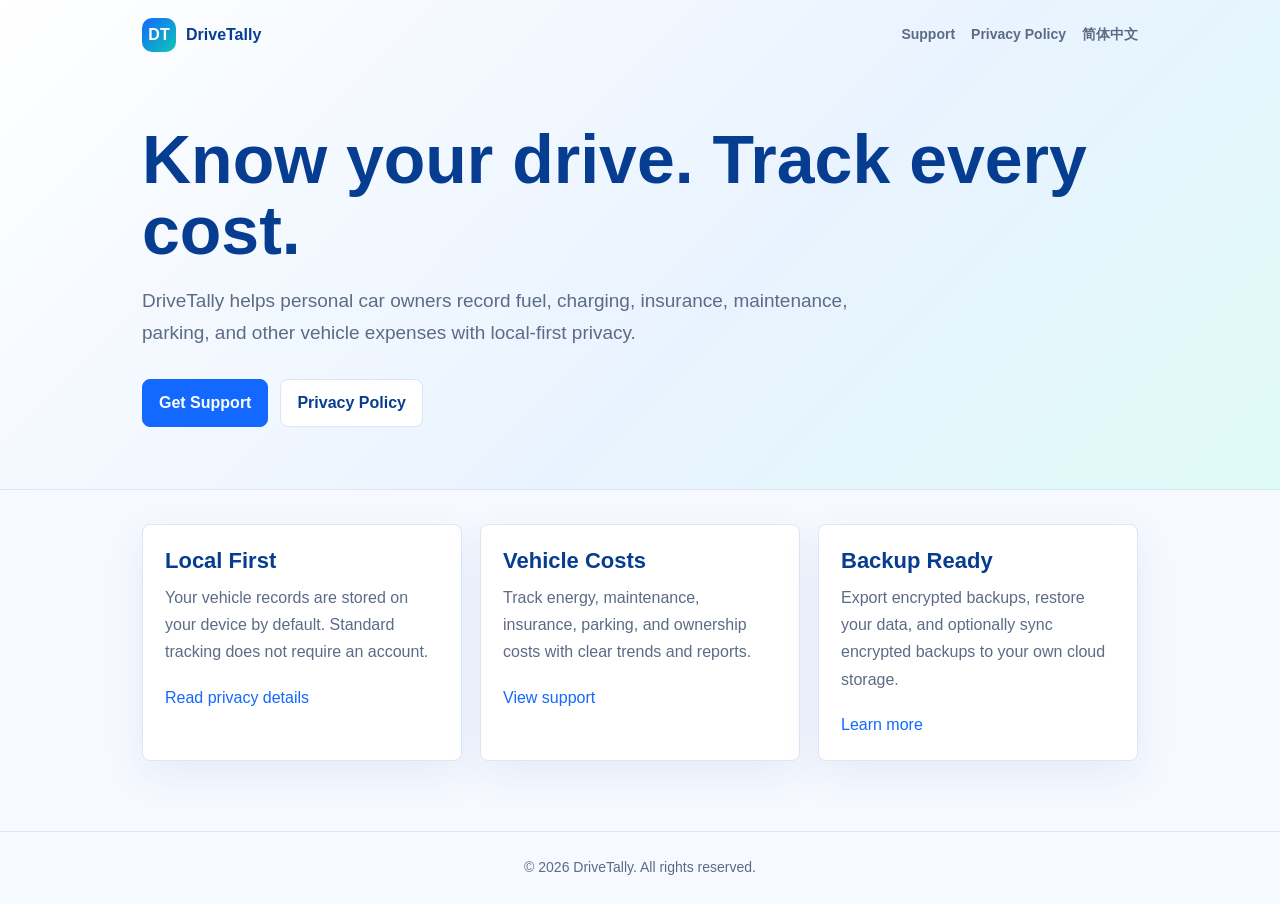
==== docs/en/index.html @ 7d55853d "init" ====
<!doctype html>
<html lang="en">
  <head>
    <meta charset="utf-8" />
    <meta name="viewport" content="width=device-width, initial-scale=1" />
    <title>DriveTally</title>
    <meta
      name="description"
      content="DriveTally is a local-first vehicle cost, fuel, charging, and yearly report tracker."
    />
    <link rel="stylesheet" href="../styles.css" />
  </head>
  <body>
    <header class="site-header">
      <nav class="nav" aria-label="Main navigation">
        <a class="brand" href="./index.html">
          <span class="brand-mark">DT</span>
          <span>DriveTally</span>
        </a>
        <div class="nav-links">
          <a href="./support.html">Support</a>
          <a href="./privacy.html">Privacy Policy</a>
          <a href="../index.html">简体中文</a>
        </div>
      </nav>
      <section class="hero">
        <h1>Know your drive. Track every cost.</h1>
        <p>
          DriveTally helps personal car owners record fuel, charging, insurance,
          maintenance, parking, and other vehicle expenses with local-first privacy.
        </p>
        <div class="hero-actions">
          <a class="button primary" href="./support.html">Get Support</a>
          <a class="button secondary" href="./privacy.html">Privacy Policy</a>
        </div>
      </section>
    </header>

    <main class="container">
      <section class="grid" aria-label="Highlights">
        <article class="card">
          <h2>Local First</h2>
          <p>Your vehicle records are stored on your device by default. Standard tracking does not require an account.</p>
          <a href="./privacy.html">Read privacy details</a>
        </article>
        <article class="card">
          <h2>Vehicle Costs</h2>
          <p>Track energy, maintenance, insurance, parking, and ownership costs with clear trends and reports.</p>
          <a href="./support.html">View support</a>
        </article>
        <article class="card">
          <h2>Backup Ready</h2>
          <p>Export encrypted backups, restore your data, and optionally sync encrypted backups to your own cloud storage.</p>
          <a href="./privacy.html">Learn more</a>
        </article>
      </section>
    </main>

    <footer class="site-footer">© 2026 DriveTally. All rights reserved.</footer>
  </body>
</html>
---- docs/styles.css ----
:root {
  color-scheme: light;
  --bg: #f6f9ff;
  --panel: #ffffff;
  --text: #10203f;
  --muted: #5c6b86;
  --line: #dce6f5;
  --brand: #1268ff;
  --brand-dark: #073d91;
  --accent: #10c7b5;
  --warning: #f36b21;
  font-family: -apple-system, BlinkMacSystemFont, "Segoe UI", "PingFang SC",
    "Hiragino Sans GB", "Microsoft YaHei", sans-serif;
}

* {
  box-sizing: border-box;
}

html {
  background: var(--bg);
  color: var(--text);
}

body {
  margin: 0;
  line-height: 1.7;
}

a {
  color: var(--brand);
  text-decoration: none;
}

a:hover {
  text-decoration: underline;
}

.site-header {
  background: linear-gradient(135deg, #ffffff 0%, #e9f3ff 58%, #dffbf7 100%);
  border-bottom: 1px solid var(--line);
}

.nav {
  align-items: center;
  display: flex;
  justify-content: space-between;
  margin: 0 auto;
  max-width: 1040px;
  padding: 18px 22px;
}

.brand {
  align-items: center;
  color: var(--brand-dark);
  display: flex;
  font-weight: 800;
  gap: 10px;
  letter-spacing: 0;
}

.brand-mark {
  align-items: center;
  background: linear-gradient(135deg, var(--brand), var(--accent));
  border-radius: 10px;
  color: #fff;
  display: inline-flex;
  font-size: 16px;
  height: 34px;
  justify-content: center;
  width: 34px;
}

.nav-links {
  display: flex;
  flex-wrap: wrap;
  gap: 16px;
  justify-content: flex-end;
}

.nav-links a {
  color: var(--muted);
  font-size: 14px;
  font-weight: 650;
}

.hero {
  margin: 0 auto;
  max-width: 1040px;
  padding: 54px 22px 62px;
}

.hero h1 {
  color: var(--brand-dark);
  font-size: clamp(36px, 6vw, 68px);
  line-height: 1.05;
  margin: 0 0 18px;
}

.hero p {
  color: var(--muted);
  font-size: 19px;
  margin: 0;
  max-width: 720px;
}

.hero-actions {
  display: flex;
  flex-wrap: wrap;
  gap: 12px;
  margin-top: 30px;
}

.button {
  align-items: center;
  border: 1px solid var(--line);
  border-radius: 8px;
  display: inline-flex;
  font-weight: 750;
  min-height: 44px;
  padding: 9px 16px;
}

.button.primary {
  background: var(--brand);
  border-color: var(--brand);
  color: #fff;
}

.button.secondary {
  background: #fff;
  color: var(--brand-dark);
}

.container {
  margin: 0 auto;
  max-width: 1040px;
  padding: 34px 22px 70px;
}

.grid {
  display: grid;
  gap: 18px;
  grid-template-columns: repeat(3, minmax(0, 1fr));
}

.card,
.doc {
  background: var(--panel);
  border: 1px solid var(--line);
  border-radius: 8px;
  box-shadow: 0 14px 40px rgba(35, 80, 150, 0.08);
}

.card {
  padding: 22px;
}

.card h2,
.doc h2 {
  color: var(--brand-dark);
  font-size: 22px;
  line-height: 1.25;
  margin: 0 0 10px;
}

.card p {
  color: var(--muted);
  margin: 0 0 18px;
}

.doc {
  padding: 34px;
}

.doc h1 {
  color: var(--brand-dark);
  font-size: clamp(30px, 5vw, 48px);
  line-height: 1.12;
  margin: 0 0 8px;
}

.doc .meta {
  color: var(--muted);
  margin: 0 0 28px;
}

.doc h2 {
  border-top: 1px solid var(--line);
  margin-top: 30px;
  padding-top: 24px;
}

.doc h2:first-of-type {
  border-top: 0;
  margin-top: 0;
  padding-top: 0;
}

.doc p,
.doc li {
  color: #23314f;
}

.doc ul,
.doc ol {
  padding-left: 24px;
}

.notice {
  background: #fff8f0;
  border: 1px solid #ffd8b8;
  border-radius: 8px;
  color: #6f3b0b;
  margin: 22px 0;
  padding: 14px 16px;
}

.support-list {
  display: grid;
  gap: 14px;
  margin-top: 22px;
}

.support-item {
  border: 1px solid var(--line);
  border-radius: 8px;
  padding: 16px;
}

.support-item strong {
  color: var(--brand-dark);
  display: block;
  margin-bottom: 4px;
}

.site-footer {
  border-top: 1px solid var(--line);
  color: var(--muted);
  font-size: 14px;
  padding: 24px 22px;
  text-align: center;
}

@media (max-width: 760px) {
  .nav {
    align-items: flex-start;
    flex-direction: column;
    gap: 14px;
  }

  .nav-links {
    justify-content: flex-start;
  }

  .grid {
    grid-template-columns: 1fr;
  }

  .doc {
    padding: 24px 18px;
  }
}
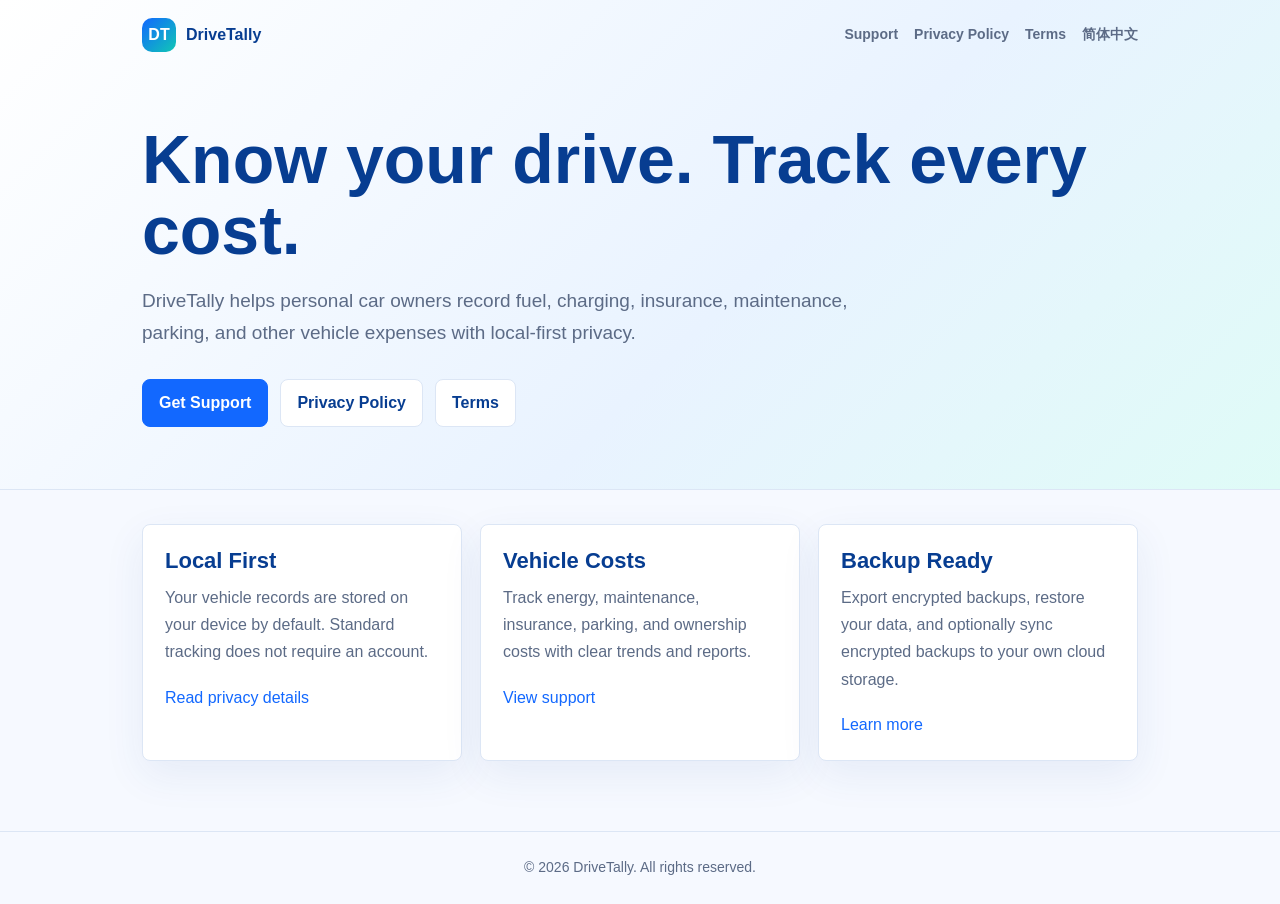
==== commit bfb6d22b: "docs(page): 补充英文用户协议" ====
--- a/docs/en/index.html
+++ b/docs/en/index.html
@@ -20,6 +20,7 @@
         <div class="nav-links">
           <a href="./support.html">Support</a>
           <a href="./privacy.html">Privacy Policy</a>
+          <a href="./terms.html">Terms</a>
           <a href="../index.html">简体中文</a>
         </div>
       </nav>
@@ -32,6 +33,7 @@
         <div class="hero-actions">
           <a class="button primary" href="./support.html">Get Support</a>
           <a class="button secondary" href="./privacy.html">Privacy Policy</a>
+          <a class="button secondary" href="./terms.html">Terms</a>
         </div>
       </section>
     </header>
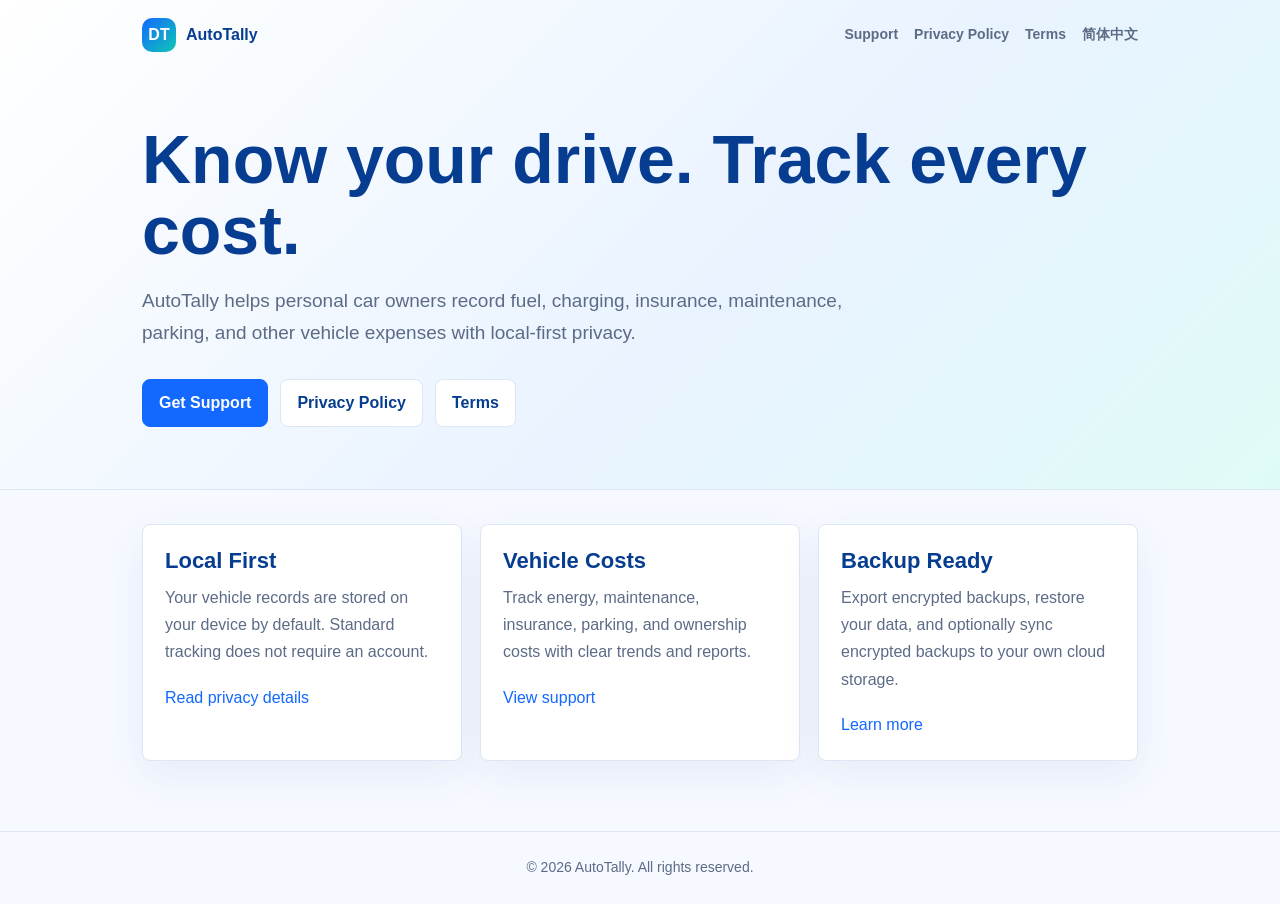
==== commit 1b118b5a: "chore: rename DriveTally to AutoTally across all docs" ====
--- a/docs/en/index.html
+++ b/docs/en/index.html
@@ -3,10 +3,10 @@
   <head>
     <meta charset="utf-8" />
     <meta name="viewport" content="width=device-width, initial-scale=1" />
-    <title>DriveTally</title>
+    <title>AutoTally</title>
     <meta
       name="description"
-      content="DriveTally is a local-first vehicle cost, fuel, charging, and yearly report tracker."
+      content="AutoTally is a local-first vehicle cost, fuel, charging, and yearly report tracker."
     />
     <link rel="stylesheet" href="../styles.css" />
   </head>
@@ -15,7 +15,7 @@
       <nav class="nav" aria-label="Main navigation">
         <a class="brand" href="./index.html">
           <span class="brand-mark">DT</span>
-          <span>DriveTally</span>
+          <span>AutoTally</span>
         </a>
         <div class="nav-links">
           <a href="./support.html">Support</a>
@@ -27,7 +27,7 @@
       <section class="hero">
         <h1>Know your drive. Track every cost.</h1>
         <p>
-          DriveTally helps personal car owners record fuel, charging, insurance,
+          AutoTally helps personal car owners record fuel, charging, insurance,
           maintenance, parking, and other vehicle expenses with local-first privacy.
         </p>
         <div class="hero-actions">
@@ -58,6 +58,6 @@
       </section>
     </main>
 
-    <footer class="site-footer">© 2026 DriveTally. All rights reserved.</footer>
+    <footer class="site-footer">© 2026 AutoTally. All rights reserved.</footer>
   </body>
 </html>
